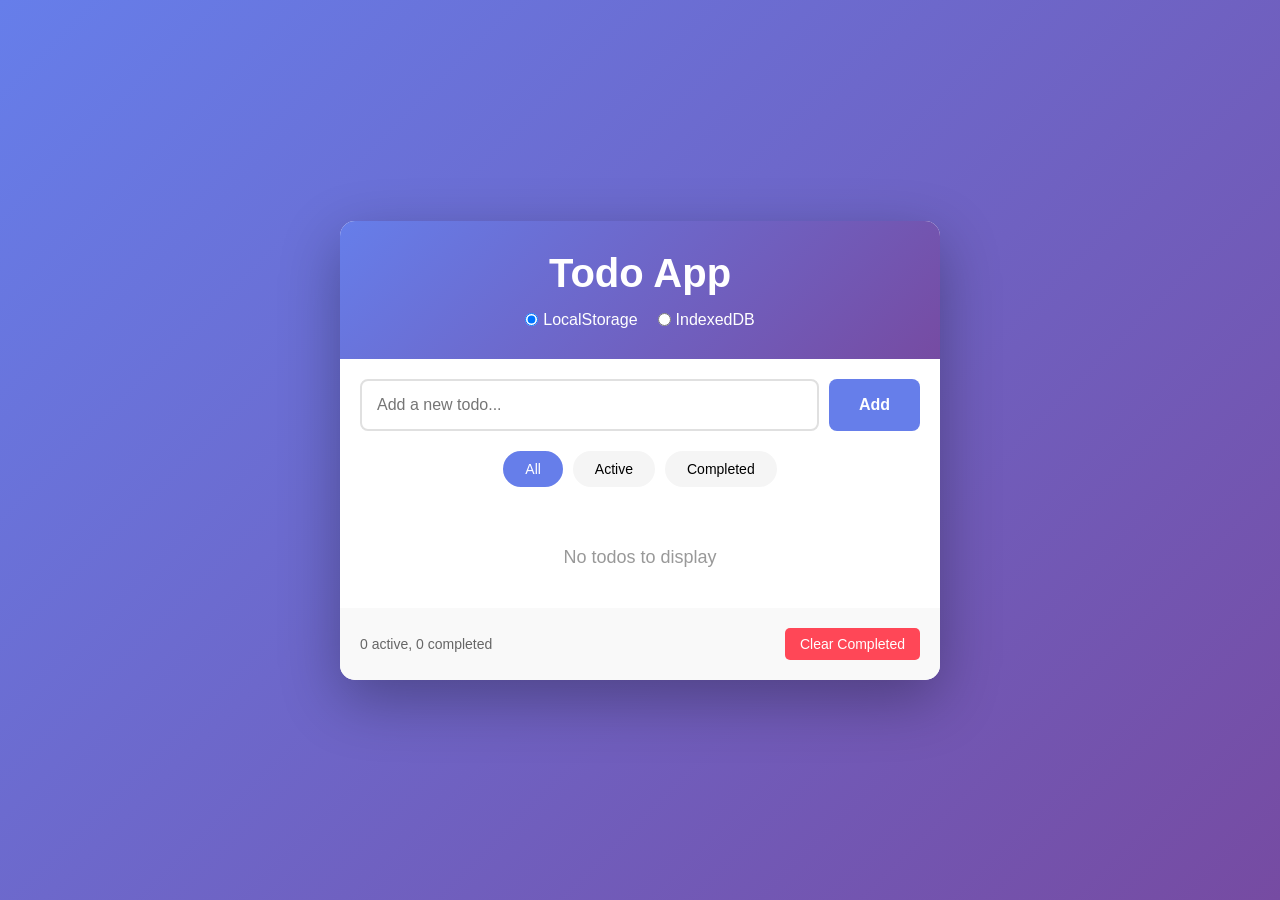
==== index.html @ 18e7af6c "Add todo app with LocalStorage and IndexedDB support Created a modern, responsive todo application w" ====
<!DOCTYPE html>
<html lang="en">
<head>
    <meta charset="UTF-8">
    <meta name="viewport" content="width=device-width, initial-scale=1.0">
    <title>Todo App</title>
    <link rel="stylesheet" href="style.css">
</head>
<body>
    <div class="container">
        <header>
            <h1>Todo App</h1>
            <div class="storage-toggle">
                <label>
                    <input type="radio" name="storage" value="localStorage" checked>
                    <span>LocalStorage</span>
                </label>
                <label>
                    <input type="radio" name="storage" value="indexedDB">
                    <span>IndexedDB</span>
                </label>
            </div>
        </header>

        <div class="add-todo">
            <input type="text" id="todoInput" placeholder="Add a new todo..." />
            <button id="addBtn">Add</button>
        </div>

        <div class="filters">
            <button class="filter-btn active" data-filter="all">All</button>
            <button class="filter-btn" data-filter="active">Active</button>
            <button class="filter-btn" data-filter="completed">Completed</button>
        </div>

        <ul id="todoList" class="todo-list"></ul>

        <div class="stats">
            <span id="stats"></span>
            <button id="clearCompleted">Clear Completed</button>
        </div>
    </div>

    <script src="app.js"></script>
</body>
</html>
---- style.css ----
* {
    margin: 0;
    padding: 0;
    box-sizing: border-box;
}

body {
    font-family: -apple-system, BlinkMacSystemFont, 'Segoe UI', Roboto, Oxygen, Ubuntu, Cantarell, sans-serif;
    background: linear-gradient(135deg, #667eea 0%, #764ba2 100%);
    min-height: 100vh;
    display: flex;
    justify-content: center;
    align-items: center;
    padding: 20px;
}

.container {
    background: white;
    border-radius: 15px;
    box-shadow: 0 20px 60px rgba(0, 0, 0, 0.3);
    width: 100%;
    max-width: 600px;
    overflow: hidden;
}

header {
    background: linear-gradient(135deg, #667eea 0%, #764ba2 100%);
    color: white;
    padding: 30px;
    text-align: center;
}

header h1 {
    font-size: 2.5rem;
    margin-bottom: 15px;
}

.storage-toggle {
    display: flex;
    justify-content: center;
    gap: 20px;
    margin-top: 15px;
}

.storage-toggle label {
    cursor: pointer;
    display: flex;
    align-items: center;
    gap: 5px;
}

.storage-toggle input[type="radio"] {
    cursor: pointer;
}

.add-todo {
    padding: 20px;
    display: flex;
    gap: 10px;
}

#todoInput {
    flex: 1;
    padding: 15px;
    border: 2px solid #e0e0e0;
    border-radius: 8px;
    font-size: 16px;
    transition: border-color 0.3s;
}

#todoInput:focus {
    outline: none;
    border-color: #667eea;
}

#addBtn {
    padding: 15px 30px;
    background: #667eea;
    color: white;
    border: none;
    border-radius: 8px;
    font-size: 16px;
    font-weight: bold;
    cursor: pointer;
    transition: background 0.3s;
}

#addBtn:hover {
    background: #5568d3;
}

.filters {
    display: flex;
    justify-content: center;
    gap: 10px;
    padding: 0 20px 20px;
}

.filter-btn {
    padding: 8px 20px;
    background: #f5f5f5;
    border: 2px solid transparent;
    border-radius: 20px;
    cursor: pointer;
    font-size: 14px;
    transition: all 0.3s;
}

.filter-btn:hover {
    background: #e0e0e0;
}

.filter-btn.active {
    background: #667eea;
    color: white;
    border-color: #667eea;
}

.todo-list {
    list-style: none;
    max-height: 400px;
    overflow-y: auto;
}

.todo-item {
    display: flex;
    align-items: center;
    padding: 15px 20px;
    border-bottom: 1px solid #f0f0f0;
    transition: background 0.2s;
}

.todo-item:hover {
    background: #f9f9f9;
}

.todo-item.completed .todo-text {
    text-decoration: line-through;
    color: #999;
}

.todo-checkbox {
    width: 24px;
    height: 24px;
    cursor: pointer;
    margin-right: 15px;
}

.todo-text {
    flex: 1;
    font-size: 16px;
    word-break: break-word;
}

.todo-date {
    font-size: 12px;
    color: #999;
    margin-right: 15px;
}

.delete-btn {
    background: #ff4757;
    color: white;
    border: none;
    padding: 8px 15px;
    border-radius: 5px;
    cursor: pointer;
    font-size: 14px;
    transition: background 0.3s;
}

.delete-btn:hover {
    background: #ff3838;
}

.stats {
    display: flex;
    justify-content: space-between;
    align-items: center;
    padding: 20px;
    background: #f9f9f9;
    font-size: 14px;
    color: #666;
}

#clearCompleted {
    background: #ff4757;
    color: white;
    border: none;
    padding: 8px 15px;
    border-radius: 5px;
    cursor: pointer;
    font-size: 14px;
    transition: background 0.3s;
}

#clearCompleted:hover {
    background: #ff3838;
}

.empty-state {
    text-align: center;
    padding: 40px 20px;
    color: #999;
}

.empty-state p {
    font-size: 18px;
}

/* Scrollbar styling */
.todo-list::-webkit-scrollbar {
    width: 8px;
}

.todo-list::-webkit-scrollbar-track {
    background: #f1f1f1;
}

.todo-list::-webkit-scrollbar-thumb {
    background: #888;
    border-radius: 4px;
}

.todo-list::-webkit-scrollbar-thumb:hover {
    background: #555;
}

/* Responsive design */
@media (max-width: 600px) {
    header h1 {
        font-size: 2rem;
    }

    .storage-toggle {
        flex-direction: column;
        gap: 10px;
    }

    .add-todo {
        flex-direction: column;
    }

    .stats {
        flex-direction: column;
        gap: 10px;
        text-align: center;
    }
}
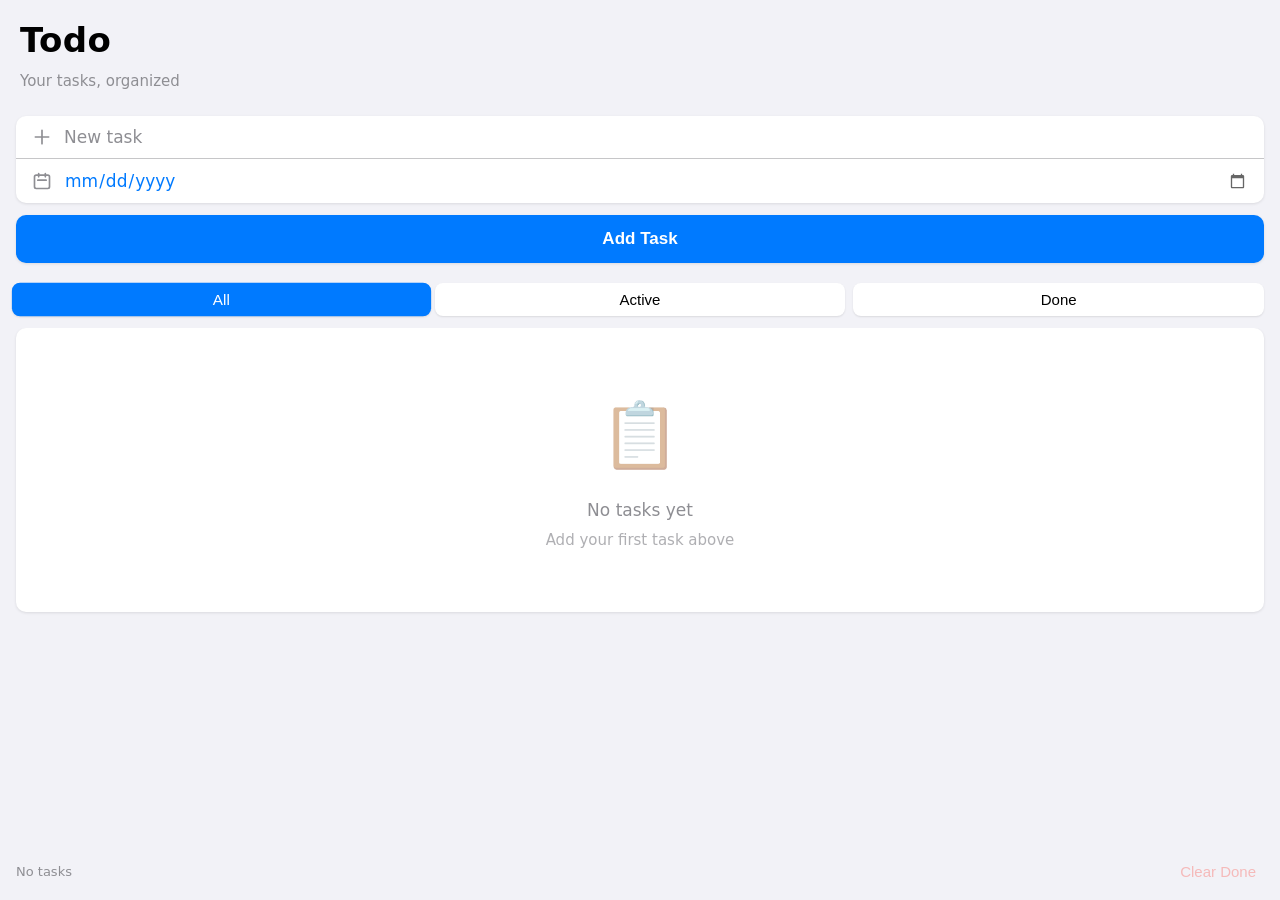
==== commit 5985a1bc: "Transform into minimal iOS-style PWA with modern features Complete redesign with AGI-level code qual" ====
--- a/index.html
+++ b/index.html
@@ -2,45 +2,65 @@
 <html lang="en">
 <head>
     <meta charset="UTF-8">
-    <meta name="viewport" content="width=device-width, initial-scale=1.0">
-    <title>Todo App</title>
+    <meta name="viewport" content="width=device-width, initial-scale=1.0, viewport-fit=cover, user-scalable=no">
+    <title>Todo</title>
+
+    <!-- PWA Meta Tags -->
+    <meta name="description" content="A minimal iOS-style todo app with IndexedDB">
+    <meta name="theme-color" content="#F2F2F7">
+    <meta name="apple-mobile-web-app-capable" content="yes">
+    <meta name="apple-mobile-web-app-status-bar-style" content="default">
+    <meta name="apple-mobile-web-app-title" content="Todo">
+
+    <!-- Icons -->
+    <link rel="icon" type="image/svg+xml" href="favicon.svg">
+    <link rel="apple-touch-icon" href="icon-192.png">
+    <link rel="manifest" href="manifest.json">
+
+    <!-- Stylesheets -->
     <link rel="stylesheet" href="style.css">
 </head>
 <body>
-    <div class="container">
+    <div class="app-container">
         <header>
-            <h1>Todo App</h1>
-            <div class="storage-toggle">
-                <label>
-                    <input type="radio" name="storage" value="localStorage" checked>
-                    <span>LocalStorage</span>
-                </label>
-                <label>
-                    <input type="radio" name="storage" value="indexedDB">
-                    <span>IndexedDB</span>
-                </label>
-            </div>
+            <h1>Todo</h1>
+            <div class="subtitle">Your tasks, organized</div>
         </header>
 
-        <div class="add-todo">
-            <input type="text" id="todoInput" placeholder="Add a new todo..." />
-            <button id="addBtn">Add</button>
+        <div class="add-section">
+            <div class="input-group">
+                <div class="input-row">
+                    <svg class="input-icon" fill="none" stroke="currentColor" viewBox="0 0 24 24">
+                        <path stroke-linecap="round" stroke-linejoin="round" stroke-width="2" d="M12 4v16m8-8H4"/>
+                    </svg>
+                    <input type="text" id="todoInput" placeholder="New task" autocomplete="off">
+                </div>
+                <div class="input-row">
+                    <svg class="input-icon" fill="none" stroke="currentColor" viewBox="0 0 24 24">
+                        <path stroke-linecap="round" stroke-linejoin="round" stroke-width="2" d="M8 7V3m8 4V3m-9 8h10M5 21h14a2 2 0 002-2V7a2 2 0 00-2-2H5a2 2 0 00-2 2v12a2 2 0 002 2z"/>
+                    </svg>
+                    <input type="date" id="dueDateInput">
+                </div>
+            </div>
+            <button class="add-btn" id="addBtn">Add Task</button>
         </div>
 
         <div class="filters">
             <button class="filter-btn active" data-filter="all">All</button>
             <button class="filter-btn" data-filter="active">Active</button>
-            <button class="filter-btn" data-filter="completed">Completed</button>
+            <button class="filter-btn" data-filter="completed">Done</button>
         </div>
 
-        <ul id="todoList" class="todo-list"></ul>
+        <div class="list-container">
+            <ul id="todoList" class="todo-list"></ul>
+        </div>
 
         <div class="stats">
-            <span id="stats"></span>
-            <button id="clearCompleted">Clear Completed</button>
+            <span id="stats">0 tasks</span>
+            <button class="clear-btn" id="clearCompleted">Clear Done</button>
         </div>
     </div>
 
-    <script src="app.js"></script>
+    <script src="app.js" type="module"></script>
 </body>
 </html>
--- a/style.css
+++ b/style.css
@@ -1,249 +1,472 @@
+:root {
+    --ios-blue: #007AFF;
+    --ios-red: #FF3B30;
+    --ios-gray: #8E8E93;
+    --ios-light-gray: #F2F2F7;
+    --ios-separator: #C6C6C8;
+    --ios-background: #F2F2F7;
+    --card-background: #FFFFFF;
+    --text-primary: #000000;
+    --text-secondary: #8E8E93;
+    --shadow-color: rgba(0, 0, 0, 0.1);
+}
+
 * {
     margin: 0;
     padding: 0;
     box-sizing: border-box;
+    -webkit-tap-highlight-color: transparent;
+}
+
+html, body {
+    width: 100%;
+    height: 100%;
+    overflow: hidden;
+    position: fixed;
+    overscroll-behavior: none;
+    -webkit-overflow-scrolling: touch;
 }
 
 body {
-    font-family: -apple-system, BlinkMacSystemFont, 'Segoe UI', Roboto, Oxygen, Ubuntu, Cantarell, sans-serif;
-    background: linear-gradient(135deg, #667eea 0%, #764ba2 100%);
-    min-height: 100vh;
-    display: flex;
-    justify-content: center;
+    font-family: -apple-system, BlinkMacSystemFont, 'SF Pro Display', 'SF Pro Text', 'Segoe UI', system-ui, sans-serif;
+    background: var(--ios-background);
+    color: var(--text-primary);
+    font-size: 17px;
+    line-height: 1.47;
+    touch-action: manipulation;
+}
+
+.app-container {
+    position: fixed;
+    top: 0;
+    left: 0;
+    right: 0;
+    bottom: 0;
+    display: flex;
+    flex-direction: column;
+    padding-top: env(safe-area-inset-top);
+    padding-bottom: env(safe-area-inset-bottom);
+    padding-left: env(safe-area-inset-left);
+    padding-right: env(safe-area-inset-right);
+    background: var(--ios-background);
+}
+
+/* Header */
+header {
+    flex-shrink: 0;
+    padding: 16px 20px 12px;
+    background: var(--ios-background);
+}
+
+header h1 {
+    font-size: 34px;
+    font-weight: 700;
+    letter-spacing: 0.4px;
+    margin-bottom: 4px;
+}
+
+.subtitle {
+    font-size: 15px;
+    color: var(--text-secondary);
+    font-weight: 400;
+}
+
+/* Add Todo Section */
+.add-section {
+    flex-shrink: 0;
+    padding: 12px 16px;
+    background: var(--ios-background);
+}
+
+.input-group {
+    background: var(--card-background);
+    border-radius: 10px;
+    overflow: hidden;
+    box-shadow: 0 1px 3px var(--shadow-color);
+}
+
+.input-row {
+    display: flex;
     align-items: center;
-    padding: 20px;
-}
-
-.container {
-    background: white;
-    border-radius: 15px;
-    box-shadow: 0 20px 60px rgba(0, 0, 0, 0.3);
+    padding: 11px 16px;
+    gap: 12px;
+    border-bottom: 0.5px solid var(--ios-separator);
+}
+
+.input-row:last-child {
+    border-bottom: none;
+}
+
+.input-icon {
+    width: 20px;
+    height: 20px;
+    color: var(--text-secondary);
+    flex-shrink: 0;
+}
+
+input[type="text"],
+input[type="date"] {
+    flex: 1;
+    border: none;
+    background: transparent;
+    font-size: 17px;
+    color: var(--text-primary);
+    font-family: inherit;
+    outline: none;
+    -webkit-appearance: none;
+}
+
+input[type="text"]::placeholder {
+    color: var(--text-secondary);
+}
+
+input[type="date"] {
+    color: var(--ios-blue);
+    cursor: pointer;
+}
+
+input[type="date"]::-webkit-calendar-picker-indicator {
+    cursor: pointer;
+    opacity: 0.6;
+}
+
+.add-btn {
+    margin-top: 12px;
     width: 100%;
-    max-width: 600px;
-    overflow: hidden;
-}
-
-header {
-    background: linear-gradient(135deg, #667eea 0%, #764ba2 100%);
-    color: white;
-    padding: 30px;
-    text-align: center;
-}
-
-header h1 {
-    font-size: 2.5rem;
-    margin-bottom: 15px;
-}
-
-.storage-toggle {
-    display: flex;
-    justify-content: center;
-    gap: 20px;
-    margin-top: 15px;
-}
-
-.storage-toggle label {
-    cursor: pointer;
-    display: flex;
-    align-items: center;
-    gap: 5px;
-}
-
-.storage-toggle input[type="radio"] {
-    cursor: pointer;
-}
-
-.add-todo {
-    padding: 20px;
-    display: flex;
-    gap: 10px;
-}
-
-#todoInput {
-    flex: 1;
-    padding: 15px;
-    border: 2px solid #e0e0e0;
-    border-radius: 8px;
-    font-size: 16px;
-    transition: border-color 0.3s;
-}
-
-#todoInput:focus {
-    outline: none;
-    border-color: #667eea;
-}
-
-#addBtn {
-    padding: 15px 30px;
-    background: #667eea;
+    padding: 14px;
+    background: var(--ios-blue);
     color: white;
     border: none;
+    border-radius: 10px;
+    font-size: 17px;
+    font-weight: 600;
+    cursor: pointer;
+    transition: opacity 0.2s;
+    box-shadow: 0 1px 3px var(--shadow-color);
+}
+
+.add-btn:active {
+    opacity: 0.7;
+    transform: scale(0.98);
+}
+
+/* Filters */
+.filters {
+    flex-shrink: 0;
+    display: flex;
+    gap: 8px;
+    padding: 8px 16px 12px;
+    background: var(--ios-background);
+}
+
+.filter-btn {
+    flex: 1;
+    padding: 8px 16px;
+    background: var(--card-background);
+    color: var(--text-primary);
+    border: none;
     border-radius: 8px;
-    font-size: 16px;
-    font-weight: bold;
-    cursor: pointer;
-    transition: background 0.3s;
-}
-
-#addBtn:hover {
-    background: #5568d3;
-}
-
-.filters {
-    display: flex;
-    justify-content: center;
-    gap: 10px;
-    padding: 0 20px 20px;
-}
-
-.filter-btn {
-    padding: 8px 20px;
-    background: #f5f5f5;
-    border: 2px solid transparent;
-    border-radius: 20px;
-    cursor: pointer;
-    font-size: 14px;
-    transition: all 0.3s;
-}
-
-.filter-btn:hover {
-    background: #e0e0e0;
+    font-size: 15px;
+    font-weight: 500;
+    cursor: pointer;
+    transition: all 0.2s cubic-bezier(0.4, 0, 0.2, 1);
+    box-shadow: 0 1px 2px var(--shadow-color);
 }
 
 .filter-btn.active {
-    background: #667eea;
+    background: var(--ios-blue);
     color: white;
-    border-color: #667eea;
+    transform: scale(1.02);
+}
+
+.filter-btn:active {
+    transform: scale(0.96);
+}
+
+/* Todo List */
+.list-container {
+    flex: 1;
+    overflow-y: auto;
+    -webkit-overflow-scrolling: touch;
+    padding: 0 16px;
 }
 
 .todo-list {
     list-style: none;
-    max-height: 400px;
-    overflow-y: auto;
+    background: var(--card-background);
+    border-radius: 10px;
+    overflow: hidden;
+    box-shadow: 0 1px 3px var(--shadow-color);
+    margin-bottom: 16px;
 }
 
 .todo-item {
     display: flex;
-    align-items: center;
-    padding: 15px 20px;
-    border-bottom: 1px solid #f0f0f0;
-    transition: background 0.2s;
-}
-
-.todo-item:hover {
-    background: #f9f9f9;
+    align-items: flex-start;
+    padding: 12px 16px;
+    border-bottom: 0.5px solid var(--ios-separator);
+    transition: background-color 0.15s;
+    animation: slideIn 0.3s cubic-bezier(0.4, 0, 0.2, 1);
+}
+
+@keyframes slideIn {
+    from {
+        opacity: 0;
+        transform: translateX(-20px);
+    }
+    to {
+        opacity: 1;
+        transform: translateX(0);
+    }
+}
+
+.todo-item:last-child {
+    border-bottom: none;
+}
+
+.todo-item:active {
+    background: var(--ios-light-gray);
+}
+
+.todo-item.completed {
+    opacity: 0.6;
+}
+
+.todo-item.deleting {
+    animation: slideOut 0.3s cubic-bezier(0.4, 0, 0.2, 1) forwards;
+}
+
+@keyframes slideOut {
+    to {
+        opacity: 0;
+        transform: translateX(100%);
+    }
+}
+
+/* Custom Checkbox */
+.todo-checkbox-wrapper {
+    position: relative;
+    width: 24px;
+    height: 24px;
+    margin-right: 12px;
+    flex-shrink: 0;
+    margin-top: 2px;
+}
+
+.todo-checkbox {
+    position: absolute;
+    opacity: 0;
+    cursor: pointer;
+}
+
+.checkbox-custom {
+    position: absolute;
+    top: 0;
+    left: 0;
+    width: 24px;
+    height: 24px;
+    border: 2px solid var(--ios-separator);
+    border-radius: 50%;
+    background: transparent;
+    transition: all 0.2s cubic-bezier(0.4, 0, 0.2, 1);
+}
+
+.todo-checkbox:checked ~ .checkbox-custom {
+    background: var(--ios-blue);
+    border-color: var(--ios-blue);
+    transform: scale(1.1);
+}
+
+.checkbox-custom::after {
+    content: '';
+    position: absolute;
+    display: none;
+    left: 7px;
+    top: 3px;
+    width: 6px;
+    height: 12px;
+    border: solid white;
+    border-width: 0 2px 2px 0;
+    transform: rotate(45deg);
+}
+
+.todo-checkbox:checked ~ .checkbox-custom::after {
+    display: block;
+    animation: checkmark 0.2s cubic-bezier(0.4, 0, 0.2, 1);
+}
+
+@keyframes checkmark {
+    0% {
+        transform: rotate(45deg) scale(0);
+    }
+    50% {
+        transform: rotate(45deg) scale(1.2);
+    }
+    100% {
+        transform: rotate(45deg) scale(1);
+    }
+}
+
+.todo-content {
+    flex: 1;
+    min-width: 0;
+}
+
+.todo-text {
+    font-size: 17px;
+    color: var(--text-primary);
+    word-wrap: break-word;
+    transition: all 0.2s;
 }
 
 .todo-item.completed .todo-text {
     text-decoration: line-through;
-    color: #999;
-}
-
-.todo-checkbox {
-    width: 24px;
-    height: 24px;
-    cursor: pointer;
-    margin-right: 15px;
-}
-
-.todo-text {
-    flex: 1;
-    font-size: 16px;
-    word-break: break-word;
+    color: var(--text-secondary);
+}
+
+.todo-meta {
+    display: flex;
+    gap: 12px;
+    margin-top: 4px;
+    font-size: 13px;
+    color: var(--text-secondary);
 }
 
 .todo-date {
-    font-size: 12px;
-    color: #999;
-    margin-right: 15px;
+    display: flex;
+    align-items: center;
+    gap: 4px;
+}
+
+.todo-date.overdue {
+    color: var(--ios-red);
 }
 
 .delete-btn {
-    background: #ff4757;
-    color: white;
+    flex-shrink: 0;
+    width: 32px;
+    height: 32px;
+    margin-left: 8px;
+    margin-top: 2px;
+    background: transparent;
+    color: var(--ios-red);
     border: none;
-    padding: 8px 15px;
-    border-radius: 5px;
-    cursor: pointer;
-    font-size: 14px;
-    transition: background 0.3s;
-}
-
-.delete-btn:hover {
-    background: #ff3838;
-}
-
+    border-radius: 50%;
+    cursor: pointer;
+    display: flex;
+    align-items: center;
+    justify-content: center;
+    transition: all 0.2s;
+    font-size: 20px;
+}
+
+.delete-btn:active {
+    background: var(--ios-light-gray);
+    transform: scale(0.9);
+}
+
+/* Stats Footer */
 .stats {
+    flex-shrink: 0;
+    padding: 12px 16px 16px;
+    background: var(--ios-background);
     display: flex;
     justify-content: space-between;
     align-items: center;
-    padding: 20px;
-    background: #f9f9f9;
-    font-size: 14px;
-    color: #666;
-}
-
-#clearCompleted {
-    background: #ff4757;
-    color: white;
+    font-size: 13px;
+    color: var(--text-secondary);
+}
+
+.clear-btn {
+    background: transparent;
+    color: var(--ios-red);
     border: none;
-    padding: 8px 15px;
-    border-radius: 5px;
-    cursor: pointer;
-    font-size: 14px;
-    transition: background 0.3s;
-}
-
-#clearCompleted:hover {
-    background: #ff3838;
-}
-
+    font-size: 15px;
+    font-weight: 500;
+    cursor: pointer;
+    padding: 4px 8px;
+    border-radius: 6px;
+    transition: background 0.2s;
+}
+
+.clear-btn:active {
+    background: var(--ios-light-gray);
+}
+
+.clear-btn:disabled {
+    opacity: 0.3;
+    cursor: not-allowed;
+}
+
+/* Empty State */
 .empty-state {
     text-align: center;
-    padding: 40px 20px;
-    color: #999;
+    padding: 60px 20px;
+    color: var(--text-secondary);
+}
+
+.empty-icon {
+    font-size: 64px;
+    margin-bottom: 16px;
+    opacity: 0.5;
 }
 
 .empty-state p {
-    font-size: 18px;
-}
-
-/* Scrollbar styling */
-.todo-list::-webkit-scrollbar {
-    width: 8px;
-}
-
-.todo-list::-webkit-scrollbar-track {
-    background: #f1f1f1;
-}
-
-.todo-list::-webkit-scrollbar-thumb {
-    background: #888;
-    border-radius: 4px;
-}
-
-.todo-list::-webkit-scrollbar-thumb:hover {
-    background: #555;
-}
-
-/* Responsive design */
-@media (max-width: 600px) {
-    header h1 {
-        font-size: 2rem;
-    }
-
-    .storage-toggle {
-        flex-direction: column;
-        gap: 10px;
-    }
-
-    .add-todo {
-        flex-direction: column;
-    }
-
-    .stats {
-        flex-direction: column;
-        gap: 10px;
-        text-align: center;
-    }
-}
+    font-size: 17px;
+    font-weight: 500;
+    margin-bottom: 4px;
+}
+
+.empty-state small {
+    font-size: 15px;
+    opacity: 0.7;
+}
+
+/* Loading Spinner */
+.loading {
+    position: fixed;
+    top: 50%;
+    left: 50%;
+    transform: translate(-50%, -50%);
+    width: 40px;
+    height: 40px;
+    border: 3px solid var(--ios-light-gray);
+    border-top-color: var(--ios-blue);
+    border-radius: 50%;
+    animation: spin 0.8s linear infinite;
+}
+
+@keyframes spin {
+    to {
+        transform: translate(-50%, -50%) rotate(360deg);
+    }
+}
+
+/* Smooth transitions */
+* {
+    -webkit-font-smoothing: antialiased;
+    -moz-osx-font-smoothing: grayscale;
+}
+
+/* Dark mode support */
+@media (prefers-color-scheme: dark) {
+    :root {
+        --ios-background: #000000;
+        --card-background: #1C1C1E;
+        --text-primary: #FFFFFF;
+        --text-secondary: #8E8E93;
+        --ios-separator: #38383A;
+        --shadow-color: rgba(0, 0, 0, 0.3);
+    }
+}
+
+/* Accessibility */
+@media (prefers-reduced-motion: reduce) {
+    *,
+    *::before,
+    *::after {
+        animation-duration: 0.01ms !important;
+        animation-iteration-count: 1 !important;
+        transition-duration: 0.01ms !important;
+    }
+}
